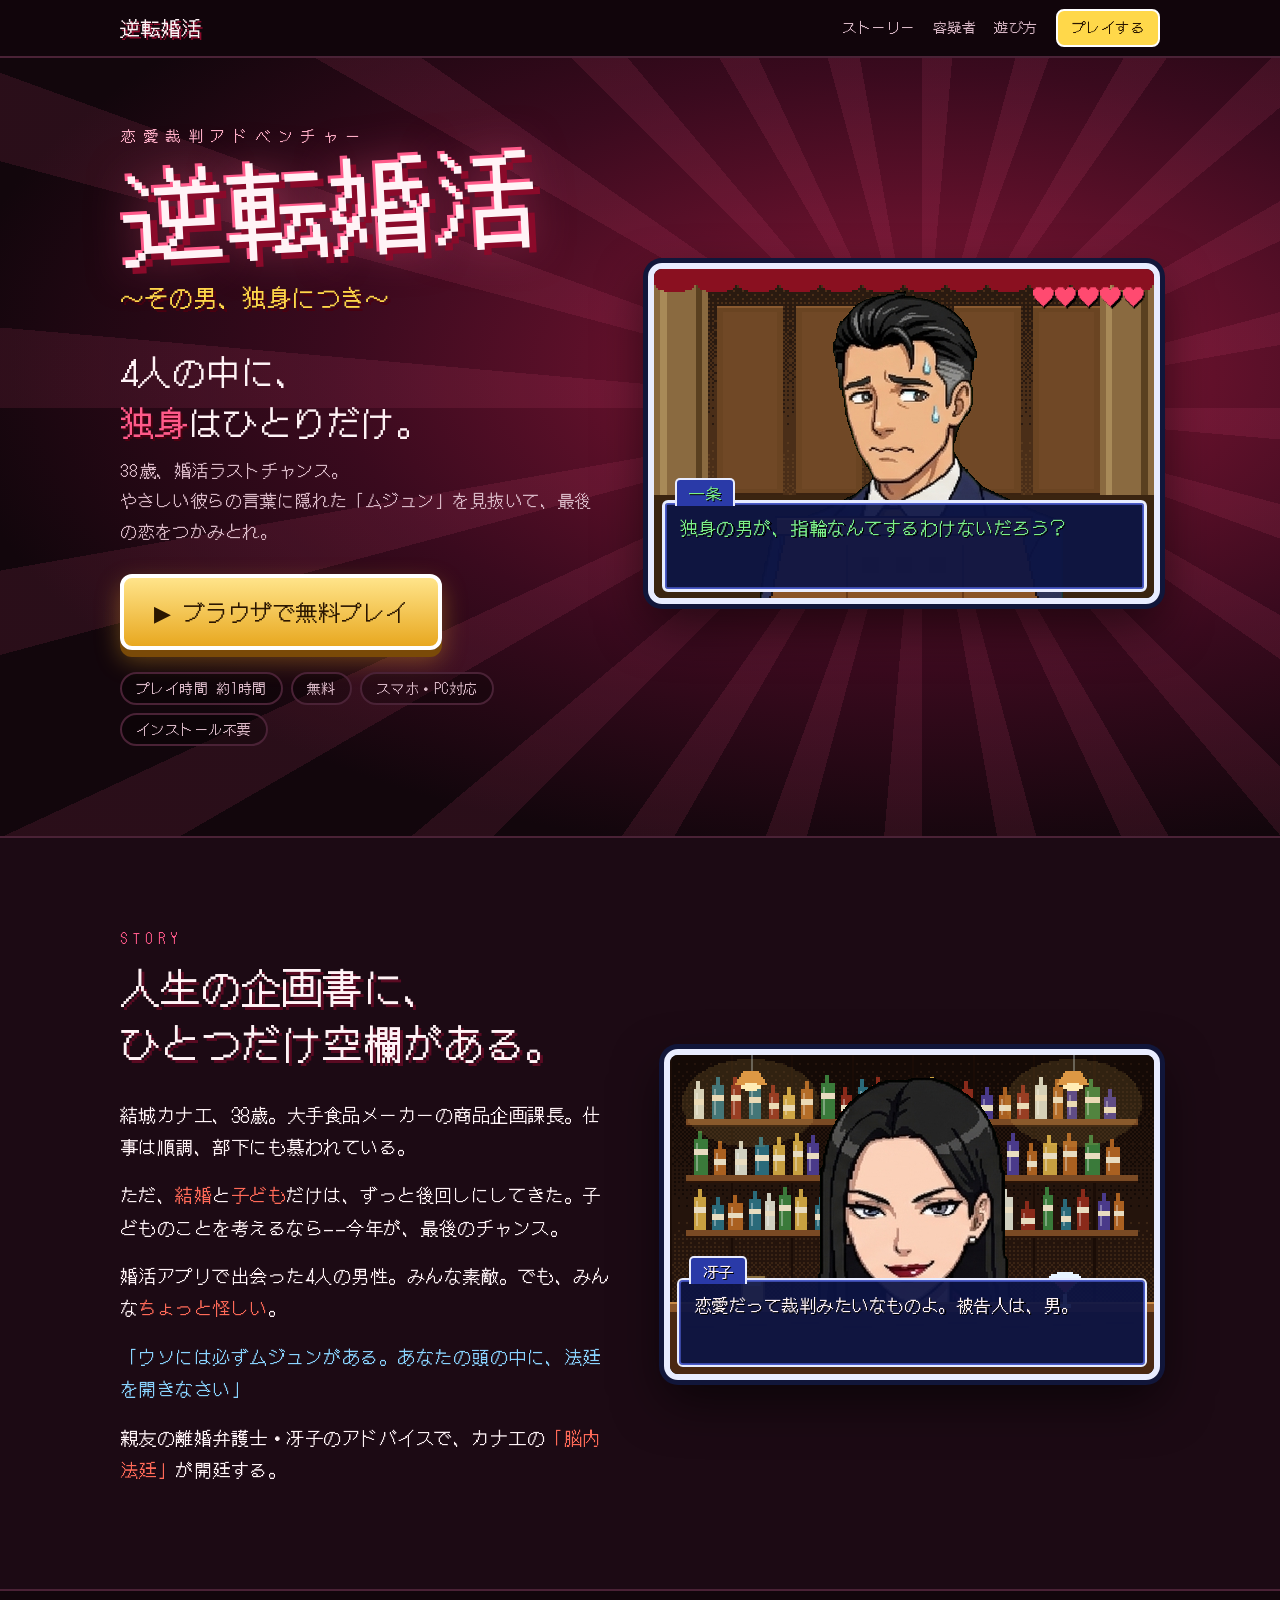
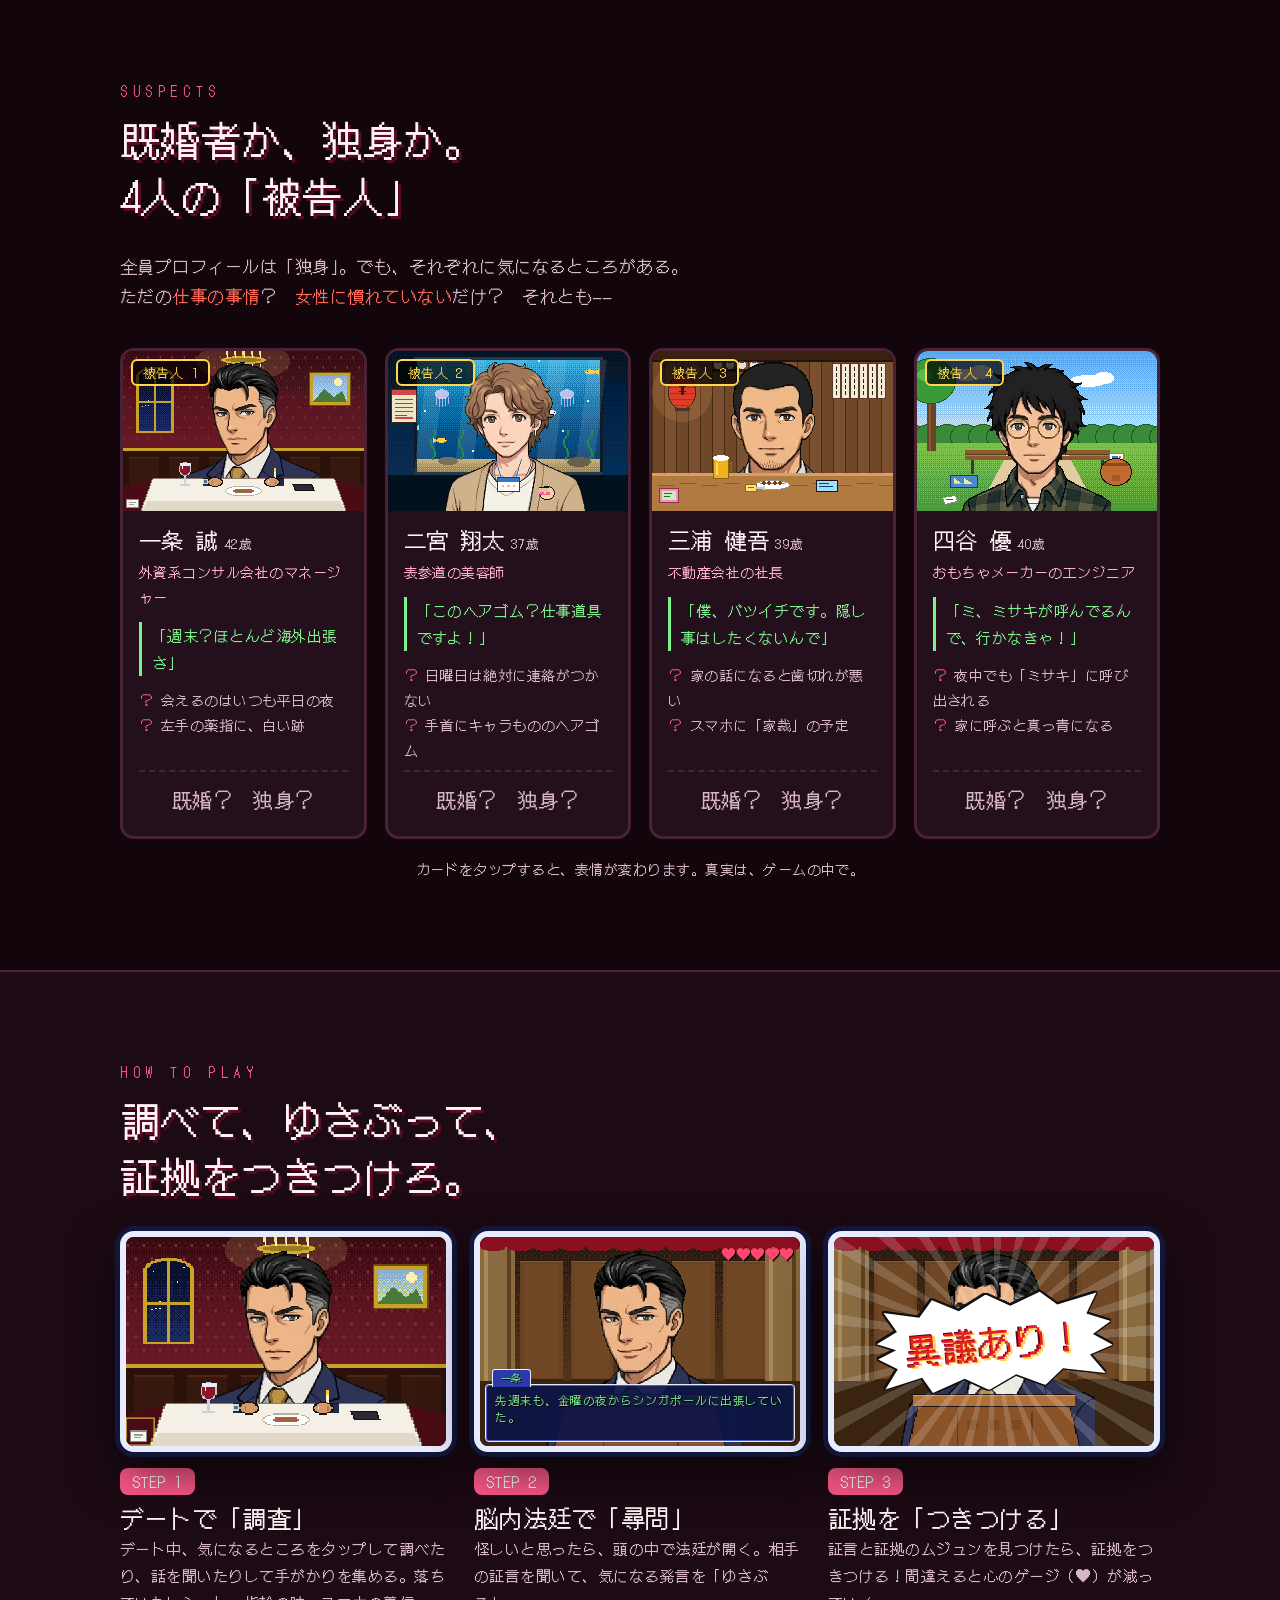
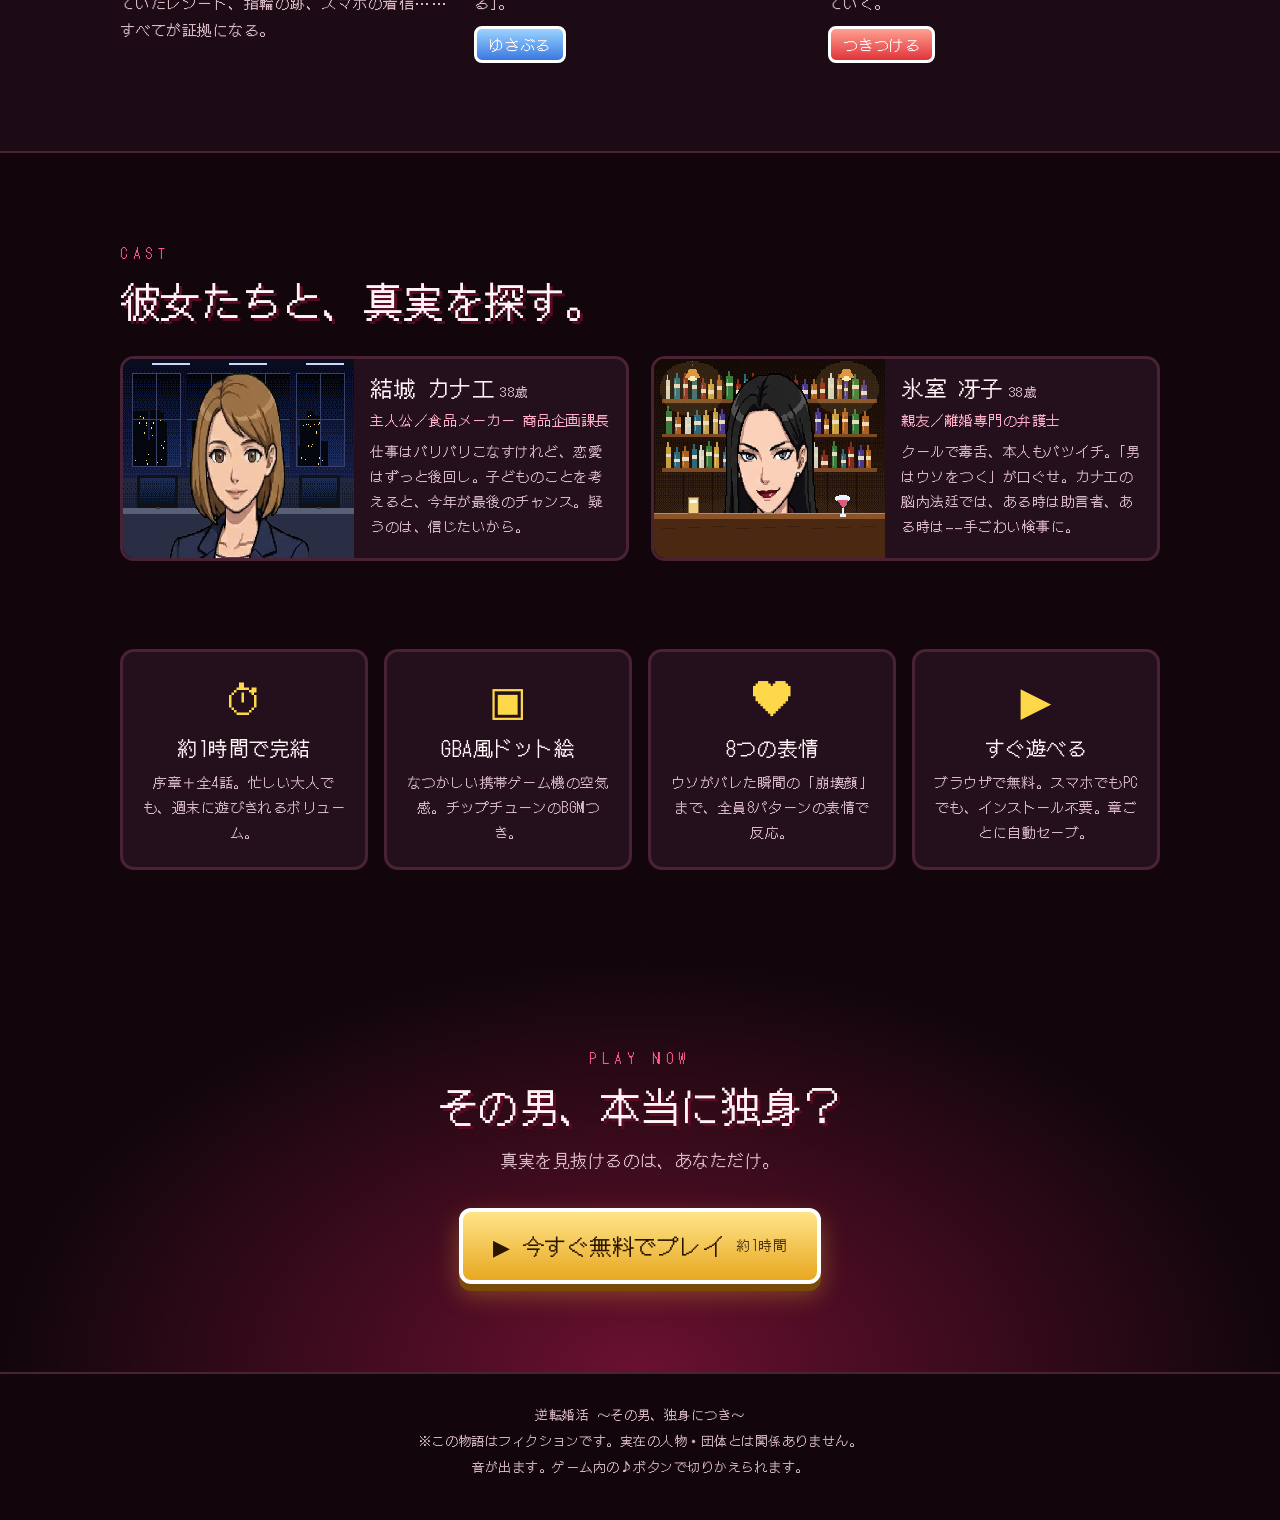
==== lp.html @ a61c3545 "ゲーム紹介のLPとSNS用サムネイルを追加 Co-Authored-By: Claude Opus 5.5 <noreply@anthropic.com>" ====
<!doctype html>
<html lang="ja">
<head>
<meta charset="utf-8">
<meta name="viewport" content="width=device-width,initial-scale=1,viewport-fit=cover">
<title>逆転婚活 ～その男、独身につき～</title>
<meta name="description" content="38歳、婚活ラストチャンス。4人の男性の中から、既婚者のウソを見抜いて「本当の独身」を探し出せ。ブラウザで無料・約1時間で遊べる恋愛裁判アドベンチャー。">
<meta property="og:type" content="website">
<meta property="og:title" content="逆転婚活 ～その男、独身につき～">
<meta property="og:description" content="4人の中に、独身はひとりだけ。ウソを見抜いて、最後の恋をつかめ。ブラウザで無料・約1時間の恋愛裁判アドベンチャー。">
<meta property="og:image" content="https://yotarosawaki.github.io/gyakuten-konkatsu/assets/og.png">
<meta property="og:url" content="https://yotarosawaki.github.io/gyakuten-konkatsu/lp.html">
<meta name="twitter:card" content="summary_large_image">
<link rel="preconnect" href="https://fonts.googleapis.com">
<link rel="preconnect" href="https://fonts.gstatic.com" crossorigin>
<link href="https://fonts.googleapis.com/css2?family=DotGothic16&display=swap" rel="stylesheet">
<style>
:root{
  --bg:#12060c; --bg2:#1c0a14; --panel:#24101c; --line:#4a2236;
  --pink:#ff5a8a; --pink2:#ffb0c8; --gold:#ffd84a; --green:#7cf08a; --blue:#8ad4ff;
  --text:#fff3f6; --muted:#d9b8c6;
}
*{box-sizing:border-box;margin:0;padding:0}
html{scroll-behavior:smooth}
body{background:var(--bg);color:var(--text);font-family:'DotGothic16',system-ui,sans-serif;line-height:1.8;letter-spacing:.03em;overflow-x:hidden}
a{color:inherit}
img,canvas{display:block;max-width:100%}
.wrap{max-width:1080px;margin:0 auto;padding:0 20px}
section{padding:88px 0}
.sec-k{color:var(--pink);letter-spacing:.4em;font-size:14px}
h2{font-size:clamp(26px,4.4vw,40px);font-weight:normal;line-height:1.4;margin:6px 0 28px;text-shadow:3px 3px 0 #5a0a22}
.lead{color:var(--muted);font-size:17px;max-width:720px}
.red{color:#ff6a58}

/* ボタン */
.cta{display:inline-flex;align-items:center;gap:12px;font-family:inherit;font-size:22px;color:#2a1600;text-decoration:none;background:linear-gradient(#ffe48a,#e8a820);border:4px solid #fff;border-radius:12px;box-shadow:0 7px 0 #7a4a08,0 10px 24px rgba(255,180,40,.35);padding:14px 30px;transition:transform .1s,box-shadow .1s}
.cta:hover{transform:translateY(-2px);box-shadow:0 9px 0 #7a4a08,0 14px 30px rgba(255,180,40,.45)}
.cta:active{transform:translateY(5px);box-shadow:0 2px 0 #7a4a08}
.cta small{font-size:14px;opacity:.8}
.meta{display:flex;flex-wrap:wrap;gap:8px;margin-top:22px}
.meta span{border:2px solid var(--line);background:rgba(0,0,0,.3);border-radius:999px;padding:2px 14px;font-size:14px;color:var(--muted)}

/* ヘッダー */
header{position:sticky;top:0;z-index:20;background:rgba(18,6,12,.85);backdrop-filter:blur(6px);border-bottom:2px solid var(--line)}
header .wrap{display:flex;align-items:center;justify-content:space-between;height:56px}
.brand{font-size:20px;text-decoration:none;text-shadow:2px 2px 0 #8a0a2a}
header nav{display:flex;gap:18px;align-items:center;font-size:14px}
header nav a{text-decoration:none;color:var(--muted)}
header nav a:hover{color:var(--text)}
header .mini{color:#2a1600;background:var(--gold);padding:4px 14px;border-radius:8px;border:2px solid #fff}
@media (max-width:720px){header nav a:not(.mini){display:none}}

/* ヒーロー */
.hero{position:relative;padding:64px 0 90px;background:
  repeating-conic-gradient(from 0deg at 72% 45%,rgba(255,90,140,.10) 0 5deg,transparent 5deg 15deg),
  radial-gradient(ellipse at 72% 40%,#8a1838 0%,#3a0a1e 45%,var(--bg) 75%);overflow:hidden}
.hero .wrap{display:grid;grid-template-columns:1fr 1.05fr;gap:40px;align-items:center}
.kicker{color:var(--pink2);letter-spacing:.5em;font-size:15px}
.hero h1{font-weight:normal;font-size:clamp(56px,9vw,104px);line-height:1.1;margin:8px 0 4px;transform:rotate(-3deg);transform-origin:left;
  text-shadow:6px 6px 0 #8a0a2a,-3px -3px 0 var(--pink),0 0 40px rgba(255,90,140,.5)}
.hero .sub{color:var(--gold);font-size:clamp(18px,2.4vw,24px);text-shadow:3px 3px 0 #4a0010}
.catch{font-size:clamp(24px,3.4vw,34px);margin:26px 0 8px;line-height:1.5}
.catch span{display:inline-block}
.catch b{font-weight:normal;color:var(--pink);text-shadow:2px 2px 0 #4a0010}
.hero p.lead{margin-bottom:28px}
@media (max-width:860px){.hero .wrap{grid-template-columns:1fr}.hero .screen{order:-1}}

/* ゲーム画面風の枠 */
.screen{position:relative;border:6px solid #e8ecff;border-radius:14px;box-shadow:0 0 0 5px #11163a,0 20px 50px rgba(0,0,0,.6);overflow:hidden;background:#000;aspect-ratio:3/2;container-type:inline-size}
.screen canvas{width:100%;height:100%;image-rendering:pixelated}
.tb{position:absolute;left:1.5%;right:1.5%;bottom:2%;min-height:28%;background:rgba(12,20,68,.93);border:.6cqw solid #e8ecff;border-radius:1.2cqw;box-shadow:inset 0 0 0 .35cqw #4a5ac8;padding:2.2cqw 3cqw;font-size:3.6cqw;line-height:1.55;text-shadow:.25cqw .25cqw 0 #000}
.tb .np{position:absolute;left:2cqw;top:-5cqw;background:#2a3aa8;border:.5cqw solid #e8ecff;border-bottom:none;border-radius:1cqw 1cqw 0 0;padding:.2cqw 2.4cqw;font-size:3.2cqw}
.tb.green{color:var(--green)}
.tb.blue{color:var(--blue)}
.hud{position:absolute;right:2%;top:2.5%;color:#ff4a70;font-size:4.4cqw;text-shadow:.3cqw .3cqw 0 #000}
.objection{position:absolute;inset:0;display:flex;align-items:center;justify-content:center;pointer-events:none;
  background:repeating-conic-gradient(from 0deg at 50% 50%,rgba(255,255,255,.16) 0 4deg,transparent 4deg 12deg)}
.objection .wb{filter:drop-shadow(.6cqw 0 0 #111) drop-shadow(-.6cqw 0 0 #111) drop-shadow(0 .6cqw 0 #111) drop-shadow(0 -.6cqw 0 #111)}
.objection .bb{background:#fff;padding:5cqw 9cqw;transform:rotate(-5deg);clip-path:polygon(0% 42%,9% 31%,4% 10%,19% 18%,25% 1%,36% 15%,48% 0%,58% 14%,71% 2%,78% 17%,95% 8%,90% 29%,100% 39%,92% 51%,100% 64%,90% 72%,96% 93%,78% 84%,70% 100%,58% 86%,46% 100%,36% 86%,22% 98%,18% 81%,2% 90%,8% 70%,0% 58%,8% 50%)}
.objection span{display:block;font-size:11cqw;color:#e81c2a;white-space:nowrap;text-shadow:.6cqw .6cqw 0 var(--gold),-.3cqw -.3cqw 0 #6a0008}
.cursor{position:absolute;width:9%;aspect-ratio:1;border:.6cqw solid var(--gold);transform:translate(-50%,-50%);animation:blink .5s steps(2) infinite}
@keyframes blink{50%{border-color:#ff8a3a}}

/* ストーリー */
.story{background:var(--bg2);border-top:2px solid var(--line);border-bottom:2px solid var(--line)}
.story .wrap{display:grid;grid-template-columns:1fr 1fr;gap:48px;align-items:center}
.story p{font-size:18px;margin-bottom:16px}
.story .q{color:var(--blue)}
@media (max-width:860px){.story .wrap{grid-template-columns:1fr}}

/* 容疑者 */
.suspects{display:grid;grid-template-columns:repeat(4,1fr);gap:18px}
@media (max-width:980px){.suspects{grid-template-columns:repeat(2,1fr)}}
@media (max-width:520px){.suspects{grid-template-columns:1fr}}
.card{background:var(--panel);border:3px solid var(--line);border-radius:14px;overflow:hidden;display:flex;flex-direction:column;cursor:pointer;transition:transform .15s,border-color .15s}
.card:hover{transform:translateY(-4px);border-color:var(--pink)}
.card .pic{position:relative;aspect-ratio:3/2;background:#000;container-type:inline-size}
.card .pic canvas{width:100%;height:100%;image-rendering:pixelated}
.card .tag{position:absolute;left:8px;top:8px;background:rgba(0,0,0,.7);border:2px solid var(--gold);color:var(--gold);font-size:13px;padding:0 10px;border-radius:6px}
.card .body{padding:14px 16px 18px;display:flex;flex-direction:column;gap:6px;flex:1}
.card .nm{font-size:22px;line-height:1.3}
.card .nm small{font-size:13px;color:var(--muted);margin-left:6px}
.card .job{font-size:14px;color:var(--pink2)}
.card .quote{font-size:15px;color:var(--green);border-left:3px solid var(--green);padding-left:10px;margin:6px 0}
.card ul{list-style:none;font-size:14px;color:var(--muted)}
.card li::before{content:'？ ';color:var(--pink)}
.card .ver{margin-top:auto;padding-top:10px;text-align:center;font-size:20px;border-top:2px dashed var(--line);color:var(--muted)}
.hint{text-align:center;color:var(--muted);font-size:14px;margin-top:18px}

/* 遊び方 */
.how{background:var(--bg2);border-top:2px solid var(--line);border-bottom:2px solid var(--line)}
.steps{display:grid;grid-template-columns:repeat(3,1fr);gap:22px}
@media (max-width:860px){.steps{grid-template-columns:1fr}}
.step .num{display:inline-block;background:var(--pink);color:#fff;border-radius:8px;padding:0 12px;font-size:15px;margin:16px 0 6px}
.step h3{font-weight:normal;font-size:24px;line-height:1.4}
.step p{color:var(--muted);font-size:15px}
.btns{display:flex;gap:8px;margin-top:10px}
.btns i{font-style:normal;border:3px solid #fff;border-radius:8px;padding:2px 12px;font-size:15px}
.b-blue{background:linear-gradient(#9ad4ff,#3a78e0)}
.b-red{background:linear-gradient(#ffa090,#e0343a)}

/* 脇役 */
.cast{display:grid;grid-template-columns:1fr 1fr;gap:22px}
@media (max-width:760px){.cast{grid-template-columns:1fr}}
.cast .card{flex-direction:row;cursor:default}
.cast .card:hover{transform:none;border-color:var(--line)}
.cast .pic{flex:0 0 46%;aspect-ratio:auto}
@media (max-width:480px){.cast .card{flex-direction:column}.cast .pic{aspect-ratio:3/2}}

/* 特長 */
.feats{display:grid;grid-template-columns:repeat(4,1fr);gap:16px}
@media (max-width:860px){.feats{grid-template-columns:repeat(2,1fr)}}
.feat{background:var(--panel);border:3px solid var(--line);border-radius:14px;padding:22px 18px;text-align:center}
.feat .ic{font-size:40px;line-height:1.2;color:var(--gold)}
.feat h3{font-weight:normal;font-size:20px;margin:8px 0 4px}
.feat p{font-size:14px;color:var(--muted)}

/* 最後のCTA */
.final{text-align:center;background:radial-gradient(ellipse at 50% 100%,#6a1030,var(--bg) 70%)}
.final h2{margin-bottom:12px}
.final .lead{margin:0 auto 32px}
footer{border-top:2px solid var(--line);padding:28px 0 40px;color:var(--muted);font-size:13px;text-align:center;line-height:2}

.reveal{opacity:0;transform:translateY(24px);transition:opacity .6s,transform .6s}
.reveal.in{opacity:1;transform:none}
@media (prefers-reduced-motion:reduce){.reveal{opacity:1;transform:none;transition:none}.cursor{animation:none}html{scroll-behavior:auto}}
</style>
</head>
<body>

<header>
  <div class="wrap">
    <a class="brand" href="#top">逆転婚活</a>
    <nav>
      <a href="#story">ストーリー</a>
      <a href="#suspects">容疑者</a>
      <a href="#how">遊び方</a>
      <a class="mini" href="./">プレイする</a>
    </nav>
  </div>
</header>

<!-- ヒーロー -->
<section class="hero" id="top">
  <div class="wrap">
    <div>
      <div class="kicker">恋愛裁判アドベンチャー</div>
      <h1>逆転婚活</h1>
      <div class="sub">～その男、独身につき～</div>
      <p class="catch"><span>4人の中に、</span><span><b>独身</b>はひとりだけ。</span></p>
      <p class="lead">38歳、婚活ラストチャンス。<br>やさしい彼らの言葉に隠れた「ムジュン」を見抜いて、最後の恋をつかみとれ。</p>
      <a class="cta" href="./">▶ ブラウザで無料プレイ</a>
      <div class="meta"><span>プレイ時間 約1時間</span><span>無料</span><span>スマホ・PC対応</span><span>インストール不要</span></div>
    </div>
    <div class="screen" id="heroScreen">
      <canvas width="480" height="320" data-scene="hero"></canvas>
      <div class="hud">♥♥♥♥♥</div>
      <div class="tb green" id="heroText"><div class="np" id="heroName">一条</div><span></span></div>
    </div>
  </div>
</section>

<!-- ストーリー -->
<section class="story" id="story">
  <div class="wrap">
    <div class="reveal">
      <div class="sec-k">STORY</div>
      <h2>人生の企画書に、<br>ひとつだけ空欄がある。</h2>
      <p>結城カナエ、38歳。大手食品メーカーの商品企画課長。仕事は順調、部下にも慕われている。</p>
      <p>ただ、<span class="red">結婚</span>と<span class="red">子ども</span>だけは、ずっと後回しにしてきた。子どものことを考えるなら——今年が、最後のチャンス。</p>
      <p>婚活アプリで出会った4人の男性。みんな素敵。でも、みんな<span class="red">ちょっと怪しい</span>。</p>
      <p class="q">「ウソには必ずムジュンがある。あなたの頭の中に、法廷を開きなさい」</p>
      <p>親友の離婚弁護士・冴子のアドバイスで、カナエの<span class="red">「脳内法廷」</span>が開廷する。</p>
    </div>
    <div class="screen reveal">
      <canvas width="480" height="320" data-scene="story"></canvas>
      <div class="tb"><div class="np">冴子</div>恋愛だって裁判みたいなものよ。被告人は、男。</div>
    </div>
  </div>
</section>

<!-- 容疑者 -->
<section id="suspects">
  <div class="wrap">
    <div class="reveal">
      <div class="sec-k">SUSPECTS</div>
      <h2>既婚者か、独身か。<br>4人の「被告人」</h2>
      <p class="lead">全員プロフィールは「独身」。でも、それぞれに気になるところがある。<br>ただの<span class="red">仕事の事情</span>？　<span class="red">女性に慣れていない</span>だけ？　それとも——</p>
    </div>
    <div class="suspects" style="margin-top:36px">
      <div class="card reveal" data-char="ichijo" data-bg="french">
        <div class="pic"><canvas width="480" height="320"></canvas><div class="tag">被告人 1</div></div>
        <div class="body">
          <div class="nm">一条 誠<small>42歳</small></div>
          <div class="job">外資系コンサル会社のマネージャー</div>
          <div class="quote">「週末？ほとんど海外出張さ」</div>
          <ul><li>会えるのはいつも平日の夜</li><li>左手の薬指に、白い跡</li></ul>
          <div class="ver">既婚？　独身？</div>
        </div>
      </div>
      <div class="card reveal" data-char="ninomiya" data-bg="aquarium">
        <div class="pic"><canvas width="480" height="320"></canvas><div class="tag">被告人 2</div></div>
        <div class="body">
          <div class="nm">二宮 翔太<small>37歳</small></div>
          <div class="job">表参道の美容師</div>
          <div class="quote">「このヘアゴム？仕事道具ですよ！」</div>
          <ul><li>日曜日は絶対に連絡がつかない</li><li>手首にキャラもののヘアゴム</li></ul>
          <div class="ver">既婚？　独身？</div>
        </div>
      </div>
      <div class="card reveal" data-char="miura" data-bg="izakaya">
        <div class="pic"><canvas width="480" height="320"></canvas><div class="tag">被告人 3</div></div>
        <div class="body">
          <div class="nm">三浦 健吾<small>39歳</small></div>
          <div class="job">不動産会社の社長</div>
          <div class="quote">「僕、バツイチです。隠し事はしたくないんで」</div>
          <ul><li>家の話になると歯切れが悪い</li><li>スマホに「家裁」の予定</li></ul>
          <div class="ver">既婚？　独身？</div>
        </div>
      </div>
      <div class="card reveal" data-char="yotsuya" data-bg="park">
        <div class="pic"><canvas width="480" height="320"></canvas><div class="tag">被告人 4</div></div>
        <div class="body">
          <div class="nm">四谷 優<small>40歳</small></div>
          <div class="job">おもちゃメーカーのエンジニア</div>
          <div class="quote">「ミ、ミサキが呼んでるんで、行かなきゃ！」</div>
          <ul><li>夜中でも「ミサキ」に呼び出される</li><li>家に呼ぶと真っ青になる</li></ul>
          <div class="ver">既婚？　独身？</div>
        </div>
      </div>
    </div>
    <p class="hint">カードをタップすると、表情が変わります。真実は、ゲームの中で。</p>
  </div>
</section>

<!-- 遊び方 -->
<section class="how" id="how">
  <div class="wrap">
    <div class="reveal">
      <div class="sec-k">HOW TO PLAY</div>
      <h2>調べて、ゆさぶって、<br>証拠をつきつけろ。</h2>
    </div>
    <div class="steps">
      <div class="step reveal">
        <div class="screen">
          <canvas width="480" height="320" data-scene="invest"></canvas>
          <div class="cursor" style="left:4.5%;top:93%"></div>
        </div>
        <div class="num">STEP 1</div>
        <h3>デートで「調査」</h3>
        <p>デート中、気になるところをタップして調べたり、話を聞いたりして手がかりを集める。落ちていたレシート、指輪の跡、スマホの着信……すべてが証拠になる。</p>
      </div>
      <div class="step reveal">
        <div class="screen">
          <canvas width="480" height="320" data-scene="cross"></canvas>
          <div class="hud">♥♥♥♥♥</div>
          <div class="tb green"><div class="np">一条</div>先週末も、金曜の夜からシンガポールに出張していた。</div>
        </div>
        <div class="num">STEP 2</div>
        <h3>脳内法廷で「尋問」</h3>
        <p>怪しいと思ったら、頭の中で法廷が開く。相手の証言を聞いて、気になる発言を「ゆさぶる」。</p>
        <div class="btns"><i class="b-blue">ゆさぶる</i></div>
      </div>
      <div class="step reveal">
        <div class="screen">
          <canvas width="480" height="320" data-scene="objection"></canvas>
          <div class="objection"><div class="wb"><div class="bb"><span>異議あり！</span></div></div></div>
        </div>
        <div class="num">STEP 3</div>
        <h3>証拠を「つきつける」</h3>
        <p>証言と証拠のムジュンを見つけたら、証拠をつきつける！間違えると心のゲージ（♥）が減っていく。</p>
        <div class="btns"><i class="b-red">つきつける</i></div>
      </div>
    </div>
  </div>
</section>

<!-- 脇役 -->
<section>
  <div class="wrap">
    <div class="reveal">
      <div class="sec-k">CAST</div>
      <h2>彼女たちと、真実を探す。</h2>
    </div>
    <div class="cast">
      <div class="card reveal" data-char="kanae" data-bg="office" data-still="1">
        <div class="pic"><canvas width="480" height="320"></canvas></div>
        <div class="body">
          <div class="nm">結城 カナエ<small>38歳</small></div>
          <div class="job">主人公／食品メーカー 商品企画課長</div>
          <p style="font-size:14px;color:var(--muted)">仕事はバリバリこなすけれど、恋愛はずっと後回し。子どものことを考えると、今年が最後のチャンス。疑うのは、信じたいから。</p>
        </div>
      </div>
      <div class="card reveal" data-char="saeko" data-bg="bar" data-still="1">
        <div class="pic"><canvas width="480" height="320"></canvas></div>
        <div class="body">
          <div class="nm">氷室 冴子<small>38歳</small></div>
          <div class="job">親友／離婚専門の弁護士</div>
          <p style="font-size:14px;color:var(--muted)">クールで毒舌、本人もバツイチ。「男はウソをつく」が口ぐせ。カナエの脳内法廷では、ある時は助言者、ある時は——手ごわい検事に。</p>
        </div>
      </div>
    </div>
  </div>
</section>

<!-- 特長 -->
<section style="padding-top:0">
  <div class="wrap">
    <div class="feats">
      <div class="feat reveal"><div class="ic">⏱</div><h3>約1時間で完結</h3><p>序章＋全4話。忙しい大人でも、週末に遊びきれるボリューム。</p></div>
      <div class="feat reveal"><div class="ic">▣</div><h3>GBA風ドット絵</h3><p>なつかしい携帯ゲーム機の空気感。チップチューンのBGMつき。</p></div>
      <div class="feat reveal"><div class="ic">♥</div><h3>8つの表情</h3><p>ウソがバレた瞬間の「崩壊顔」まで、全員8パターンの表情で反応。</p></div>
      <div class="feat reveal"><div class="ic">▶</div><h3>すぐ遊べる</h3><p>ブラウザで無料。スマホでもPCでも、インストール不要。章ごとに自動セーブ。</p></div>
    </div>
  </div>
</section>

<!-- CTA -->
<section class="final">
  <div class="wrap">
    <div class="sec-k">PLAY NOW</div>
    <h2>その男、本当に独身？</h2>
    <p class="lead">真実を見抜けるのは、あなただけ。</p>
    <a class="cta" href="./">▶ 今すぐ無料でプレイ <small>約1時間</small></a>
  </div>
</section>

<footer>
  <div class="wrap">
    逆転婚活 ～その男、独身につき～<br>
    ※この物語はフィクションです。実在の人物・団体とは関係ありません。<br>
    音が出ます。ゲーム内の♪ボタンで切りかえられます。
  </div>
</footer>

<script src="js/art.js"></script>
<script>
'use strict';
// ゲームと同じ描画プログラムで、LP上の画面を動かす
const items = [];
const CHAR_EXPRS = ['normal', 'smile', 'sweat', 'shock', 'blush', 'sad', 'angry', 'break'];
const PROPS = { french: { receipt: true }, park: { bag: true, memo: true, lunch: true }, izakaya: { mphone: true, kphone: true } };

// カード：タップで表情を切りかえる
document.querySelectorAll('.card[data-char]').forEach(card => {
  const it = { cv: card.querySelector('canvas'), bg: card.dataset.bg, char: card.dataset.char, expr: card.dataset.char === 'saeko' ? 'smile' : 'normal', k: 0 };
  items.push(it);
  if (!card.dataset.still) card.addEventListener('click', () => { it.k = (it.k + 1) % CHAR_EXPRS.length; it.expr = CHAR_EXPRS[it.k]; });
  else card.addEventListener('click', () => { it.k = (it.k + 1) % 3; it.expr = ['smile', 'normal', 'shock'][it.k]; });
});

// 固定シーン
const SCENES = {
  story: { bg: 'bar', char: 'saeko', expr: 'smile' },
  invest: { bg: 'french', char: 'ichijo', expr: 'normal' },
  cross: { bg: 'court', char: 'ichijo', expr: 'smile' },
  objection: { bg: 'court', char: 'ichijo', expr: 'shock' },
};
document.querySelectorAll('canvas[data-scene]').forEach(cv => {
  const s = cv.dataset.scene;
  if (SCENES[s]) items.push(Object.assign({ cv }, SCENES[s]));
});

// ヒーロー：4人が順番に証言する
const HERO = [
  { bg: 'court', char: 'ichijo', name: '一条', exprs: ['smile', 'sweat', 'break'], text: '独身の男が、指輪なんてするわけないだろう？' },
  { bg: 'court', char: 'ninomiya', name: '二宮', exprs: ['smile', 'sweat', 'shock'], text: 'このヘアゴムは、姪っ子のなんです！' },
  { bg: 'court', char: 'miura', name: '三浦', exprs: ['normal', 'sweat', 'sad'], text: '家庭裁判所なんて、行ったこともありませんよ。' },
  { bg: 'court', char: 'yotsuya', name: '四谷', exprs: ['sweat', 'shock', 'blush'], text: 'い、家っ！？うちに、ですか！？' },
];
const heroCv = document.querySelector('canvas[data-scene="hero"]');
const hero = { cv: heroCv, bg: 'court', char: 'ichijo', expr: 'smile' };
items.push(hero);
const heroSpan = document.querySelector('#heroText span'), heroName = document.getElementById('heroName');
let hi = 0, typer = null;
function heroNext() {
  const h = HERO[hi % HERO.length]; hi++;
  Object.assign(hero, { bg: h.bg, char: h.char, expr: h.exprs[0] });
  heroName.textContent = h.name;
  let n = 0; clearInterval(typer);
  typer = setInterval(() => { heroSpan.textContent = h.text.slice(0, ++n); if (n >= h.text.length) clearInterval(typer); }, 55);
  setTimeout(() => { hero.expr = h.exprs[1]; }, 2600);
  setTimeout(() => { hero.expr = h.exprs[2]; }, 3600);
}
heroNext(); setInterval(heroNext, 4800);

// 画面に見えているものだけ描く
const vis = new Set();
const io = new IntersectionObserver(es => es.forEach(e => e.isIntersecting ? vis.add(e.target) : vis.delete(e.target)), { rootMargin: '100px' });
items.forEach(it => { it.ctx = it.cv.getContext('2d'); io.observe(it.cv); });
function loop(t) {
  for (const it of items) {
    if (!vis.has(it.cv)) continue;
    ART.render(it.ctx, { bg: it.bg, char: it.char, expr: it.expr, mouth: false, blink: false, props: PROPS[it.bg] || {}, t,
      jitter: it.expr === 'break' ? ((t / 50 | 0) % 2 ? 1 : -1) : 0 });
  }
  requestAnimationFrame(loop);
}
requestAnimationFrame(loop);

// スクロールでふわっと表示
const ro = new IntersectionObserver(es => es.forEach(e => { if (e.isIntersecting) { e.target.classList.add('in'); ro.unobserve(e.target); } }), { threshold: .15 });
document.querySelectorAll('.reveal').forEach(el => ro.observe(el));
</script>
</body>
</html>
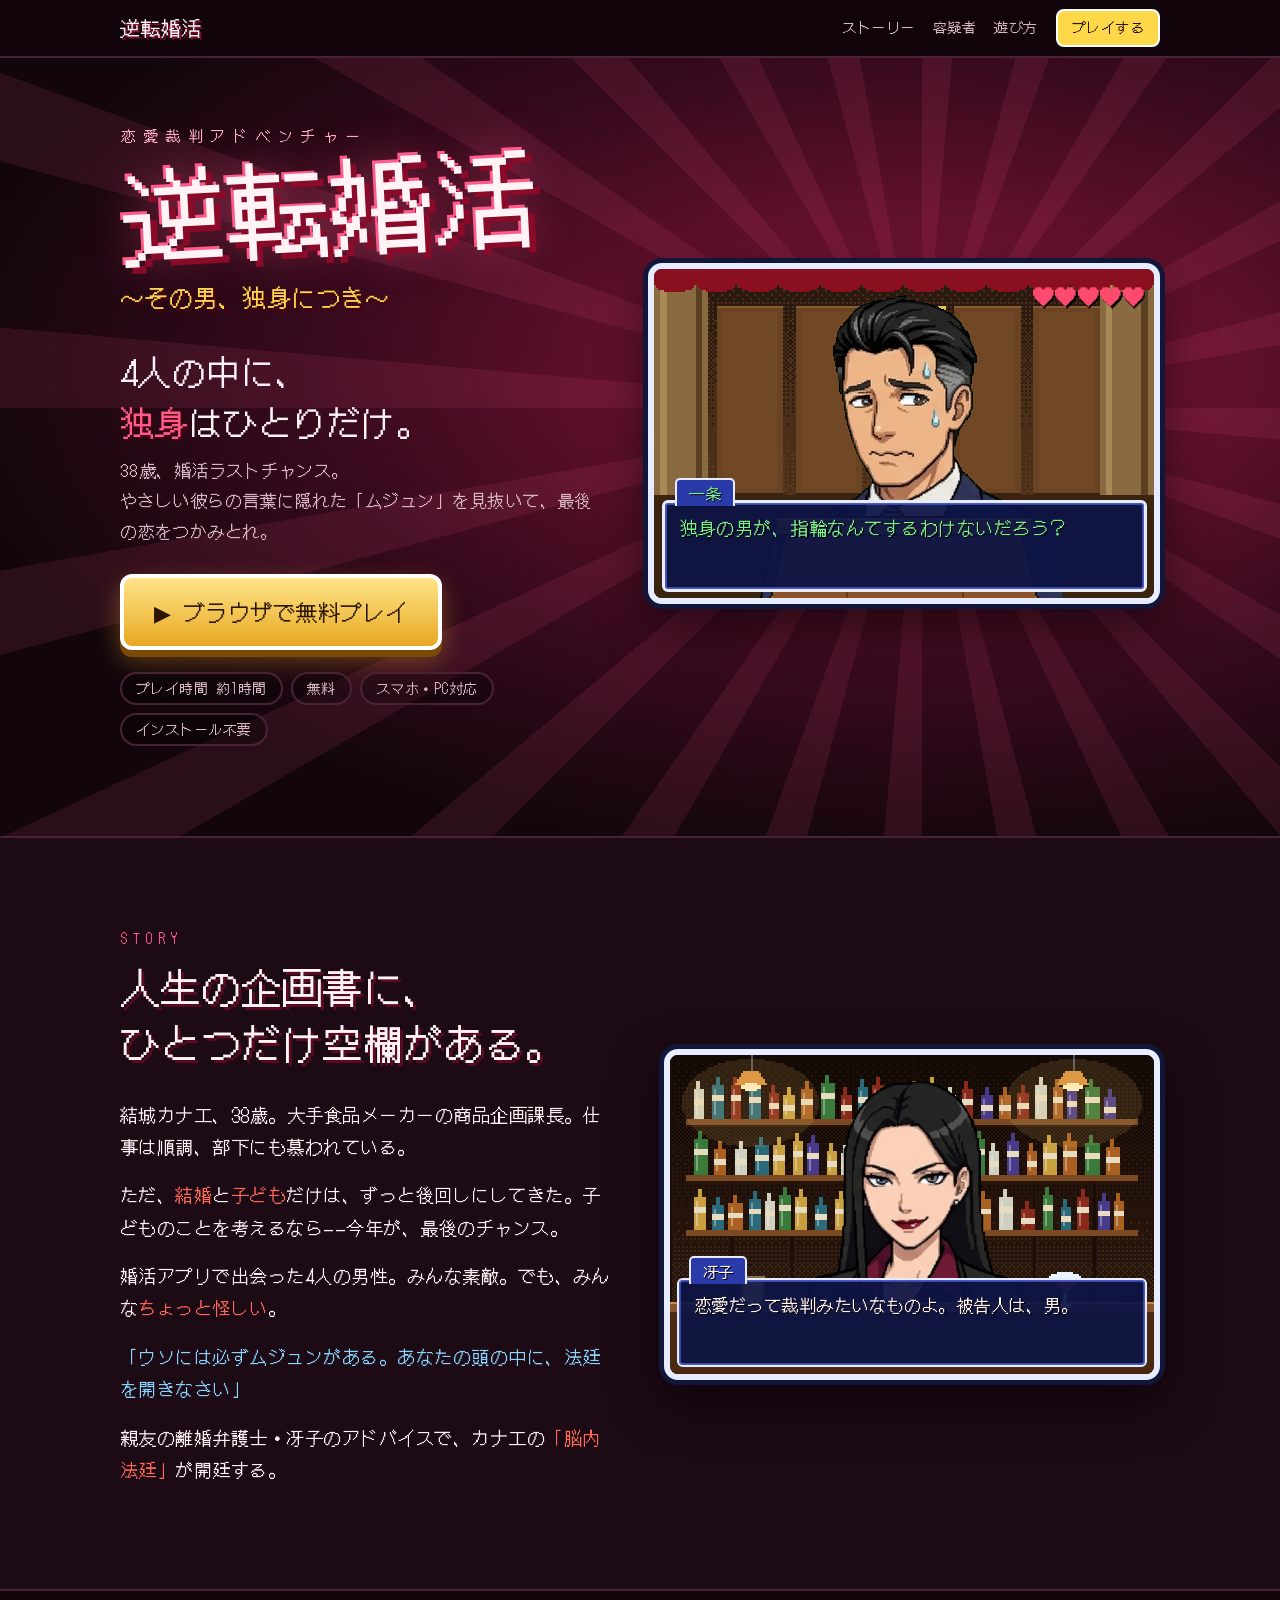
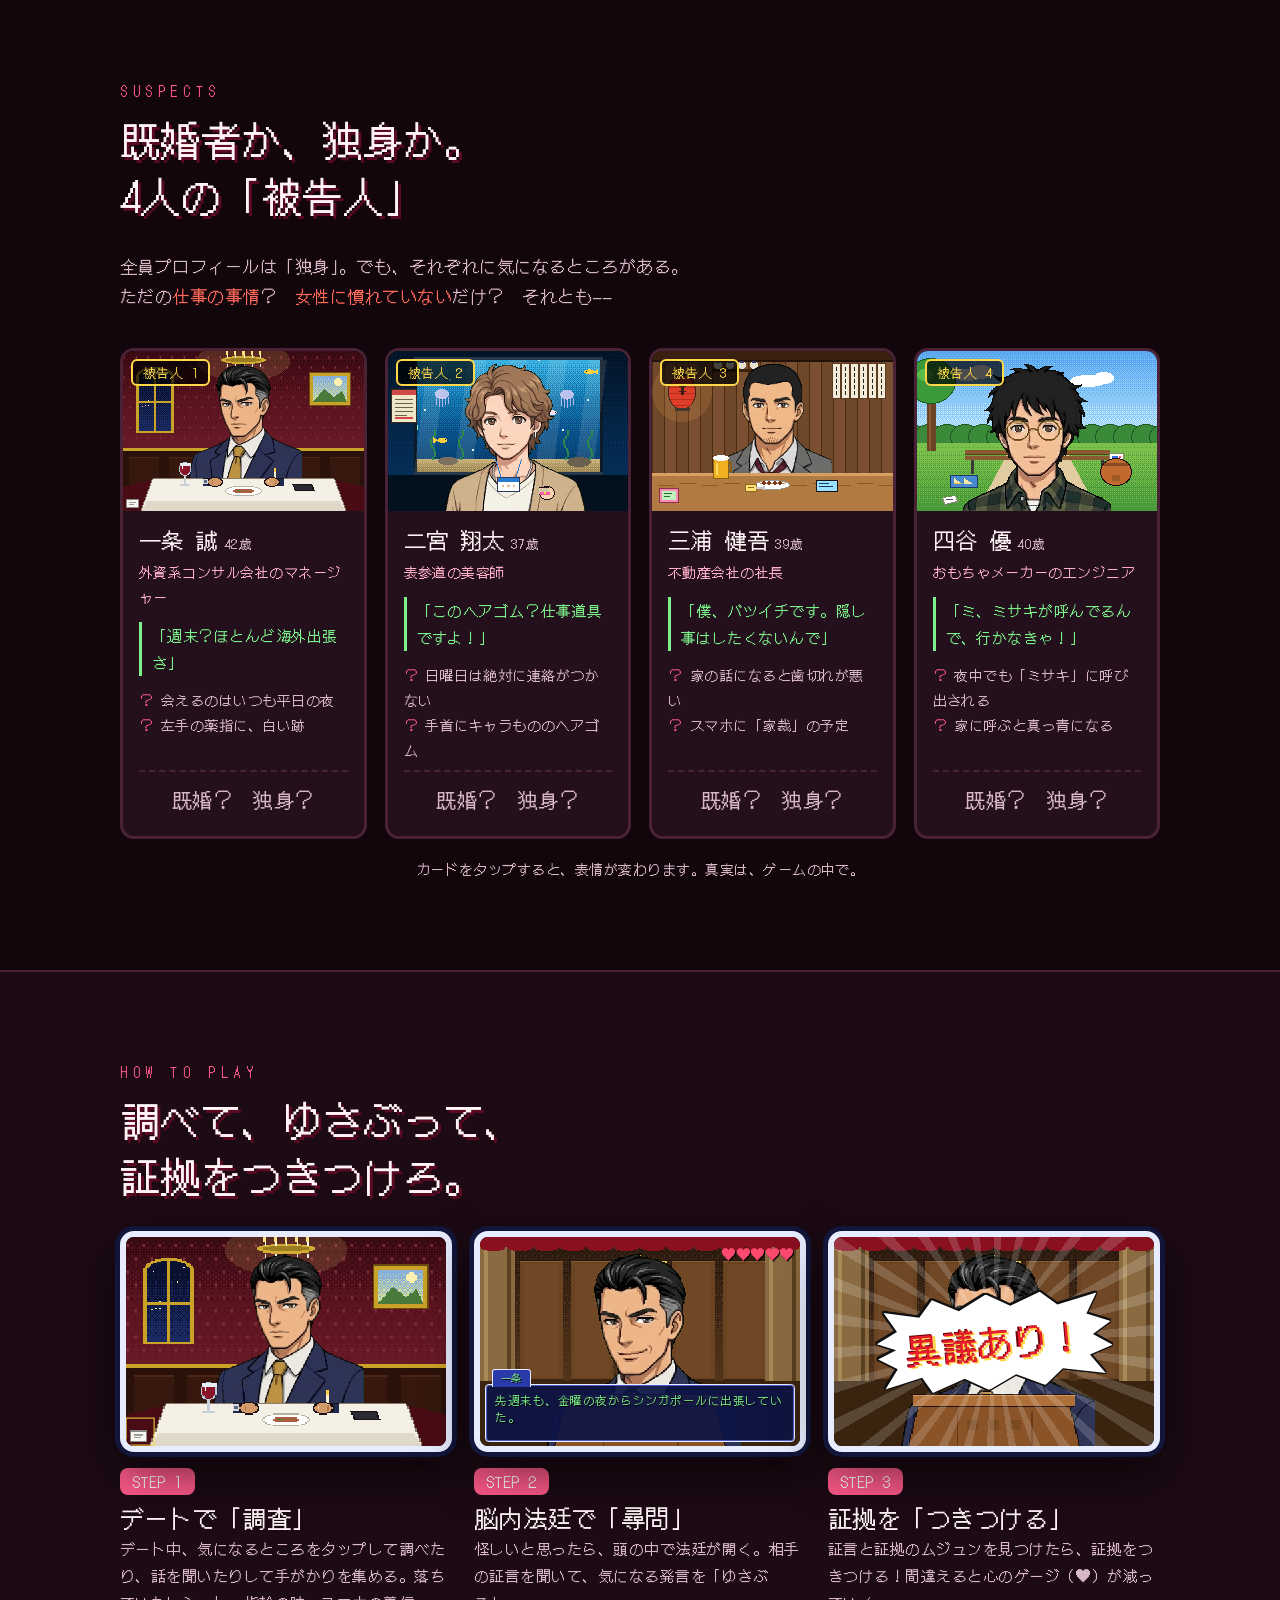
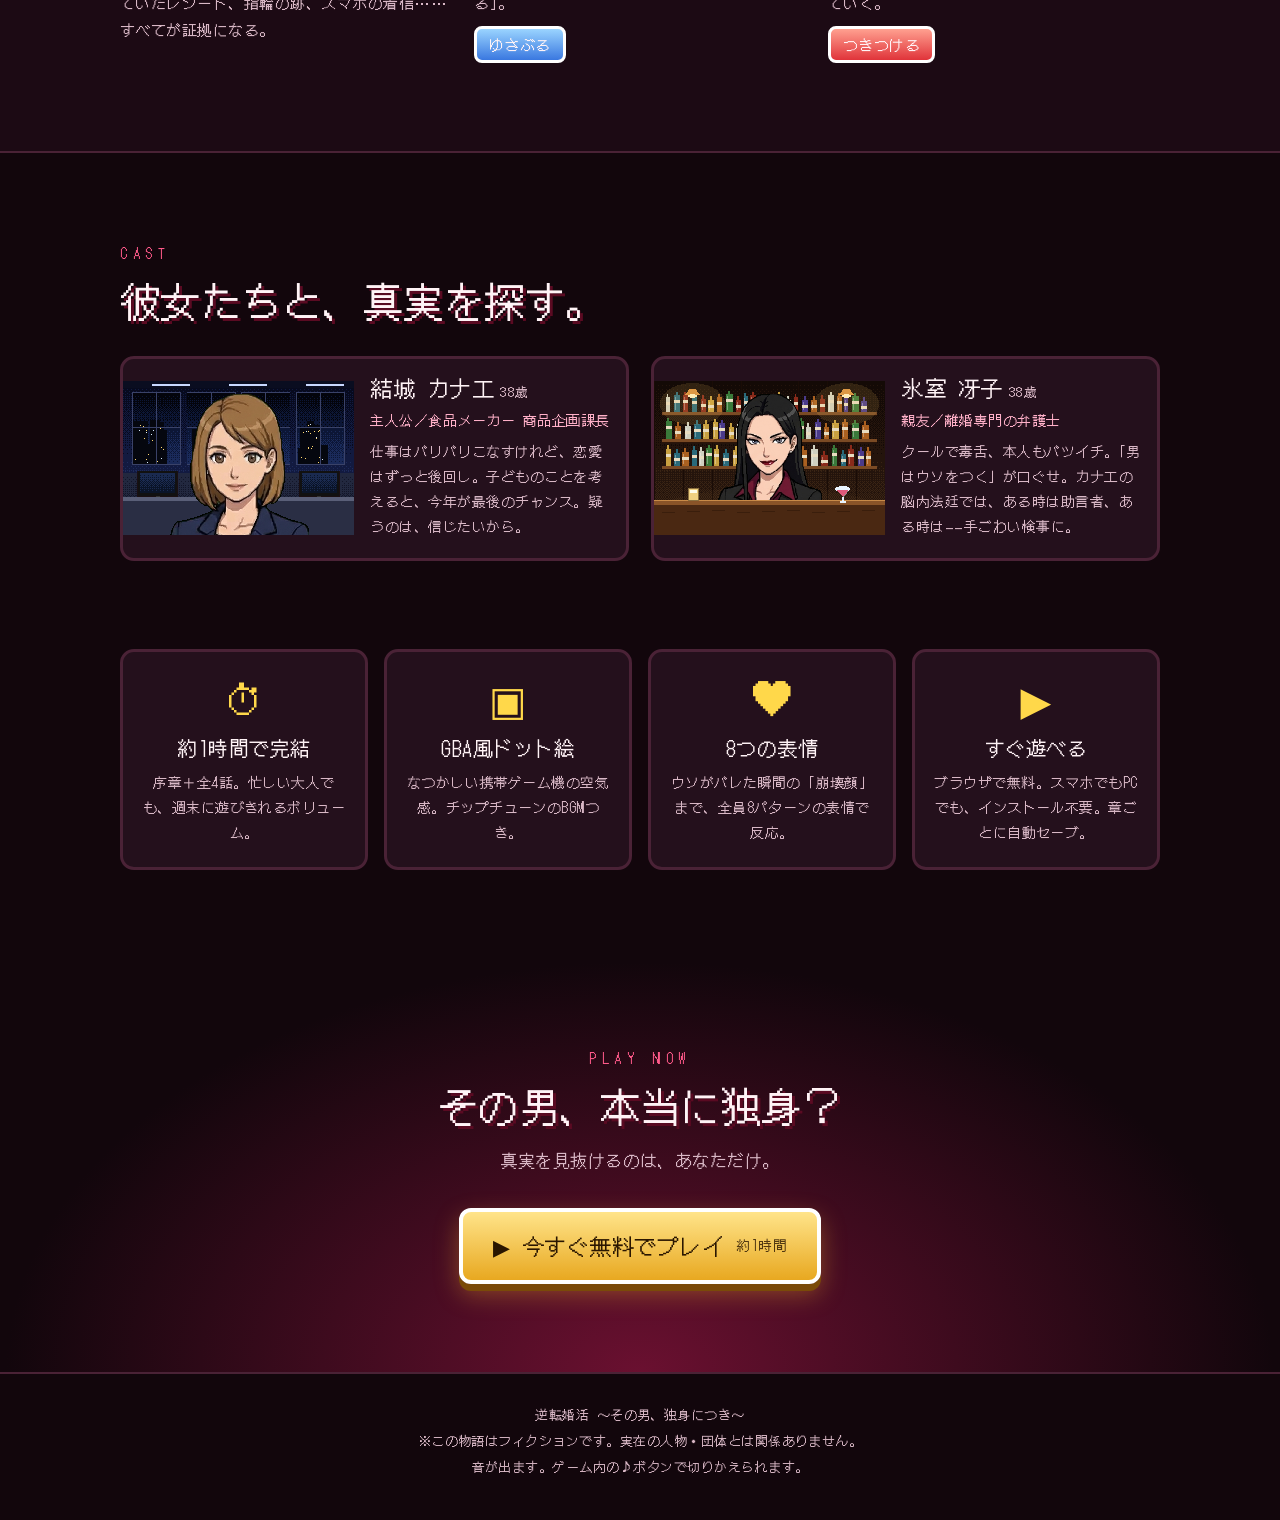
==== commit 2ef1ca84: "カウンター・テーブルのある場面で立ち絵を小さくし、生首に見えないよう修正 Co-Authored-By: Claude Opus 5.5 <noreply@anthropic.com>" ====
--- a/lp.html
+++ b/lp.html
@@ -124,7 +124,7 @@
 @media (max-width:760px){.cast{grid-template-columns:1fr}}
 .cast .card{flex-direction:row;cursor:default}
 .cast .card:hover{transform:none;border-color:var(--line)}
-.cast .pic{flex:0 0 46%;aspect-ratio:auto}
+.cast .pic{flex:0 0 46%;aspect-ratio:3/2;align-self:center}
 @media (max-width:480px){.cast .card{flex-direction:column}.cast .pic{aspect-ratio:3/2}}
 
 /* 特長 */
@@ -353,7 +353,7 @@
   </div>
 </footer>
 
-<script src="js/art.js"></script>
+<script src="js/art.js?v=3"></script>
 <script>
 'use strict';
 // ゲームと同じ描画プログラムで、LP上の画面を動かす
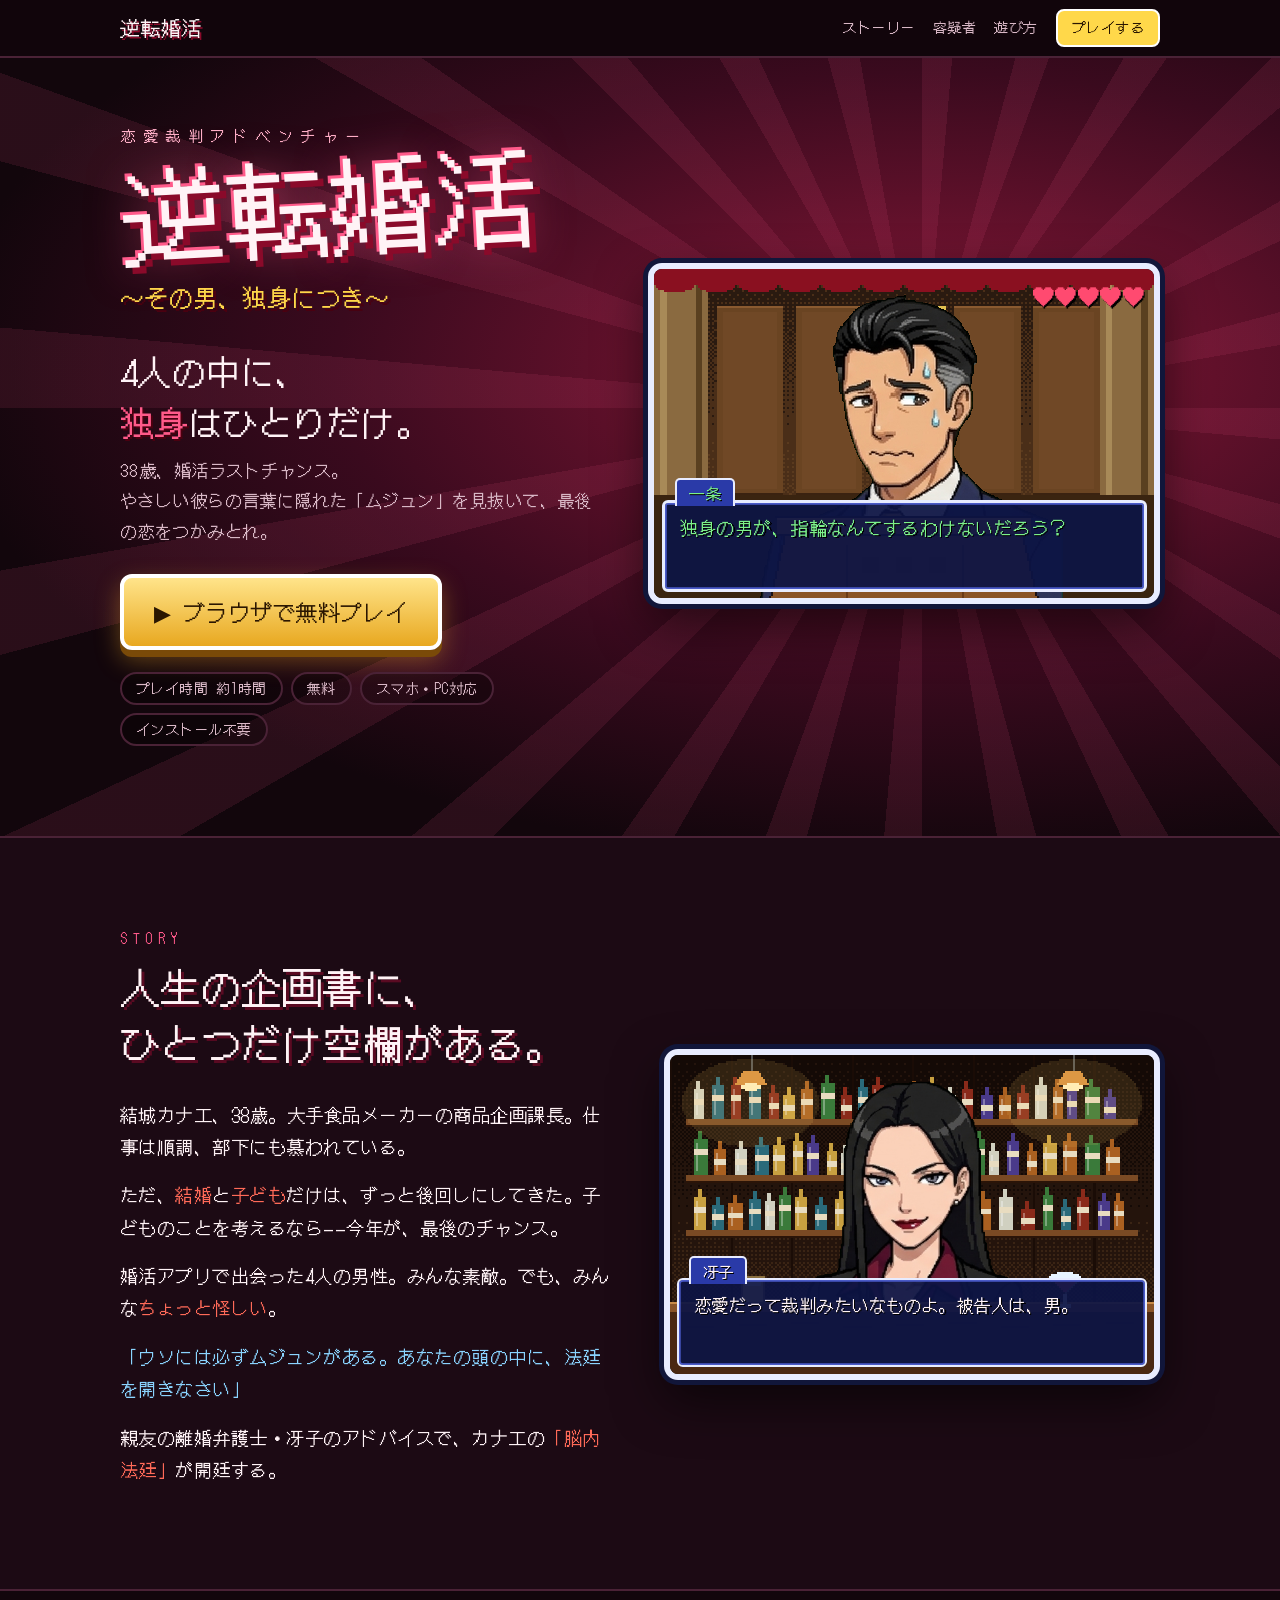
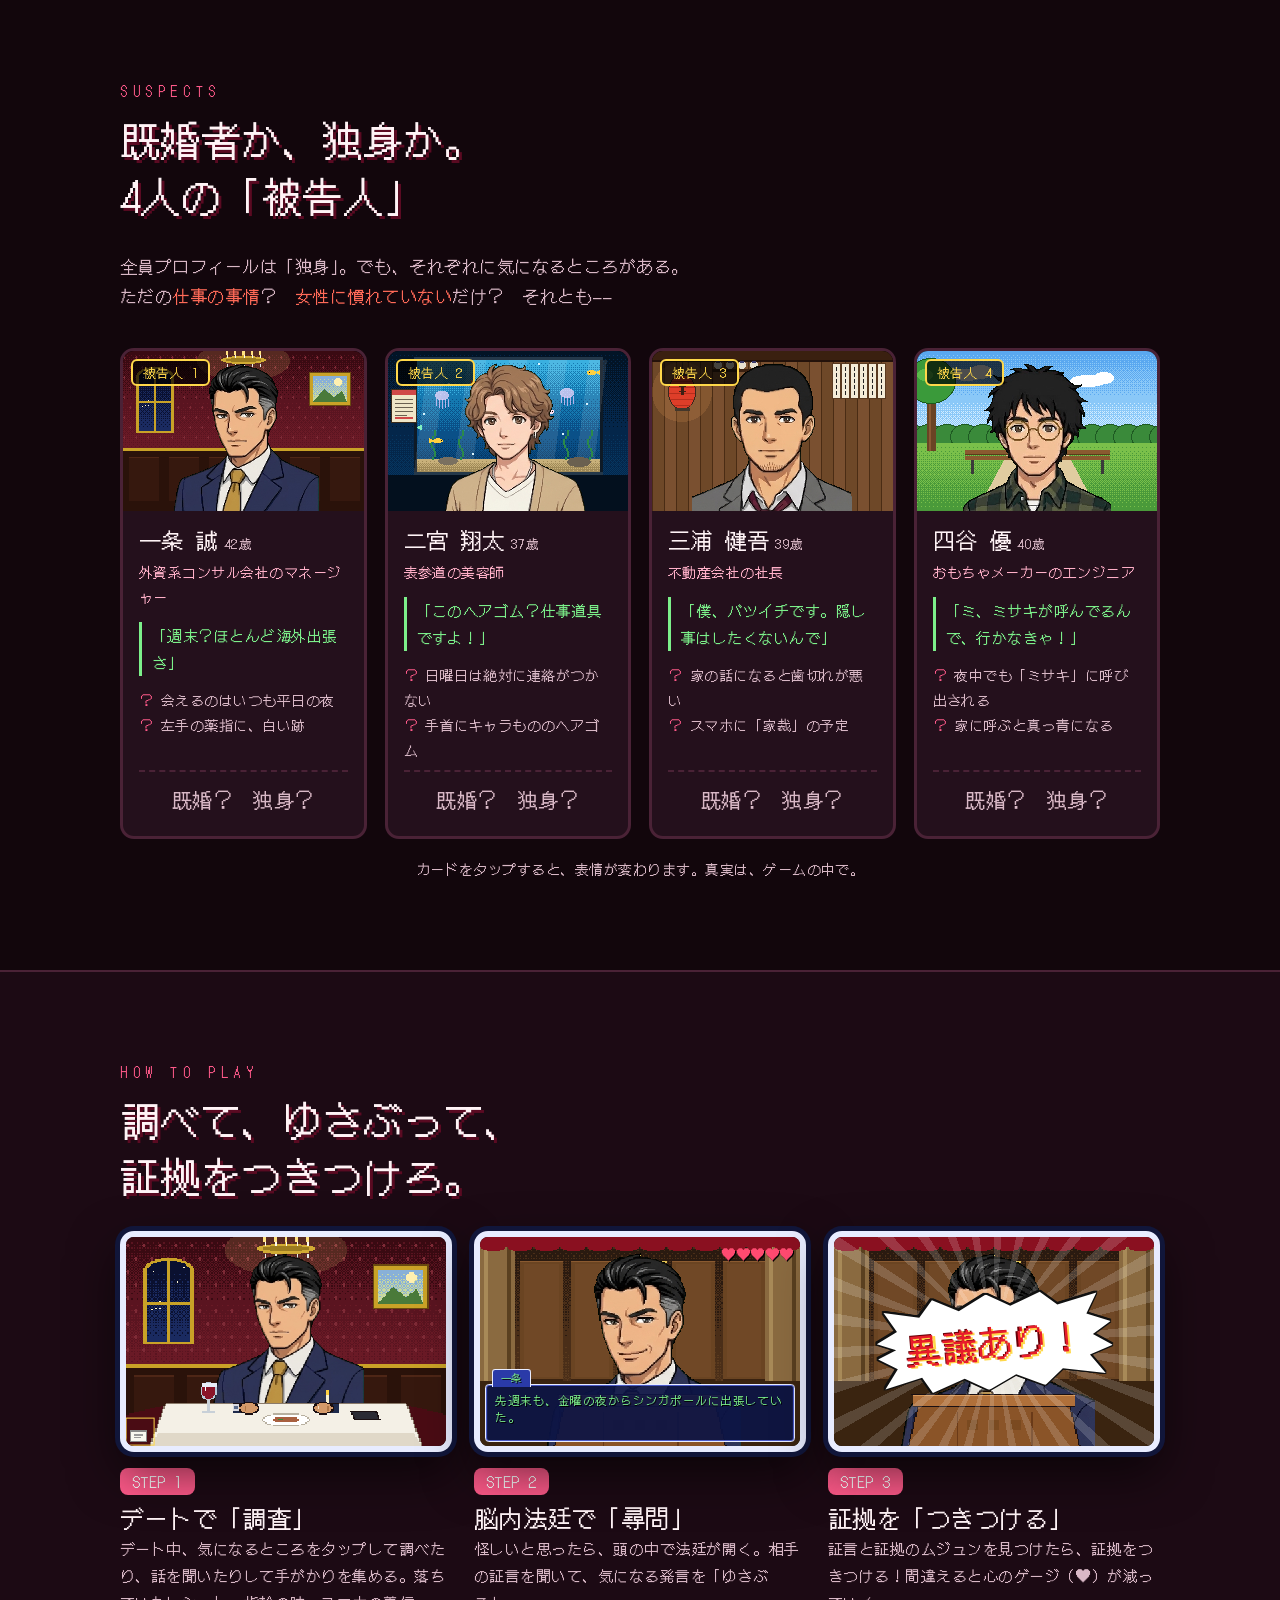
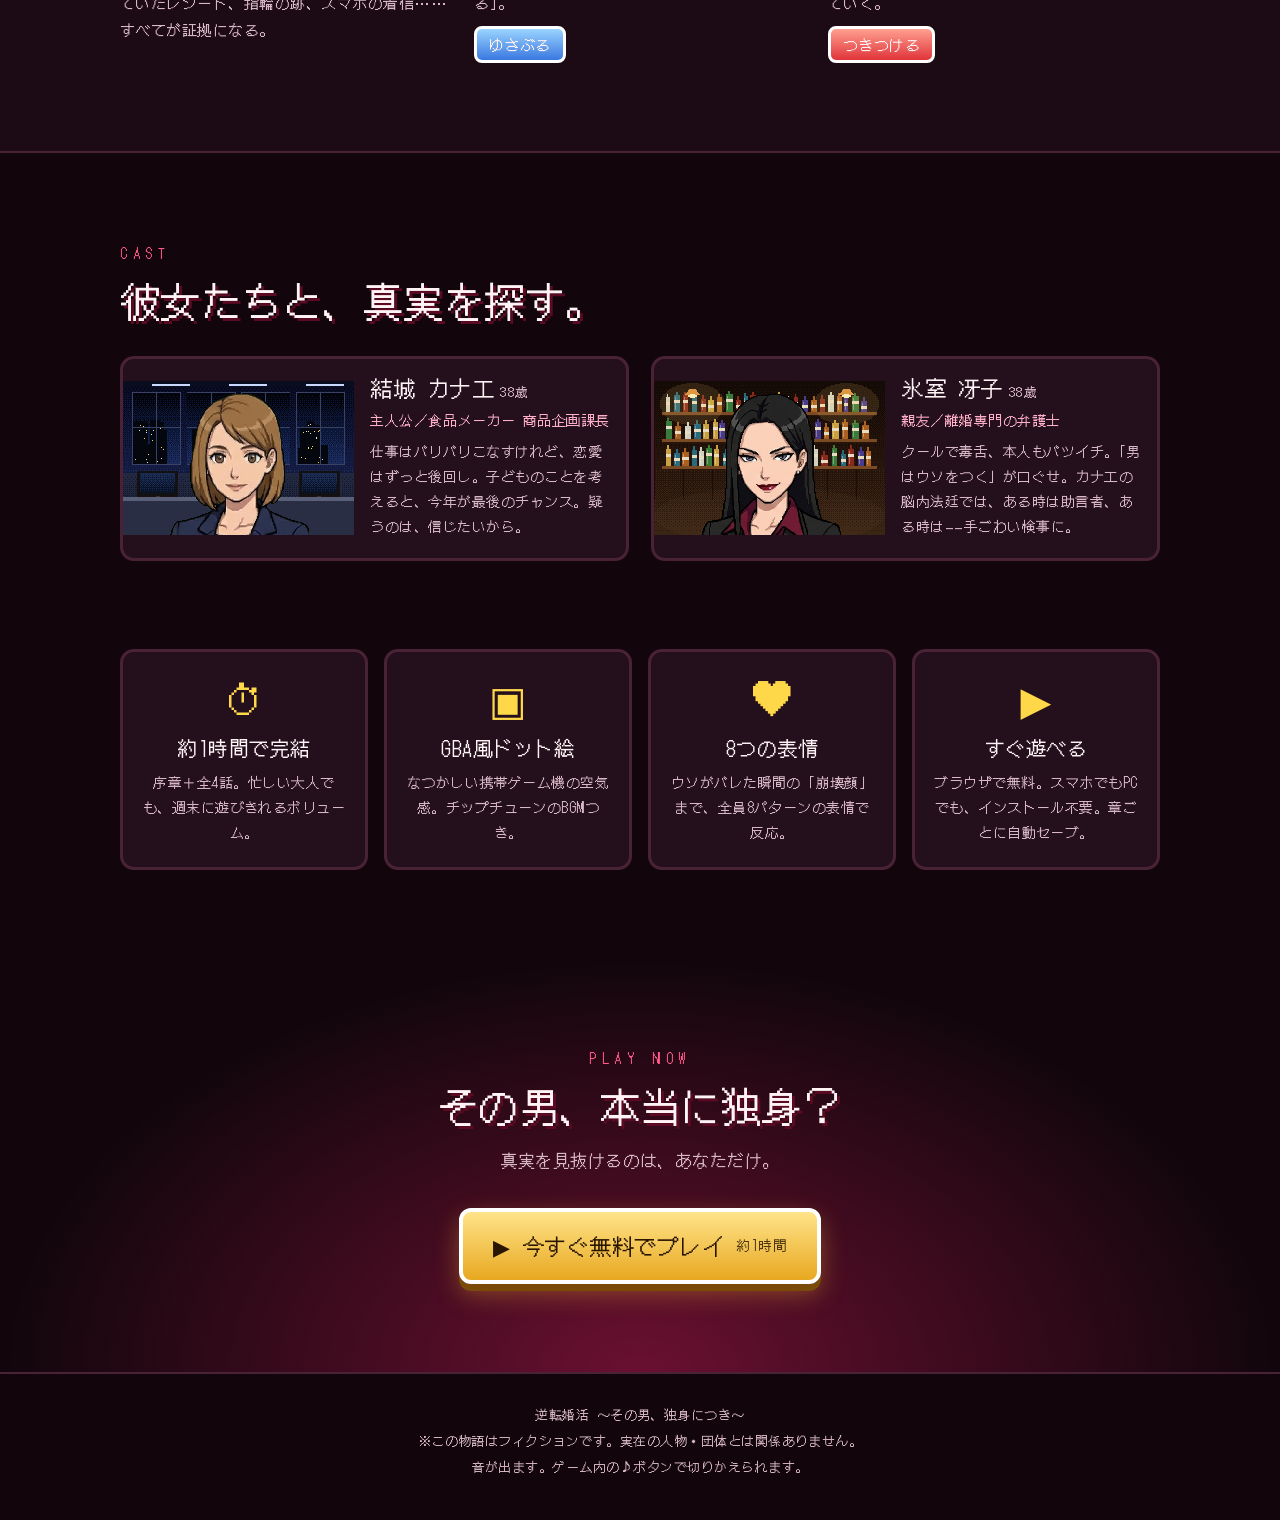
==== commit 854678e1: "LPのキャラ紹介を、手前の小物なしのバストアップにそろえる Co-Authored-By: Claude Opus 5.5 <noreply@anthropic.com>" ====
--- a/lp.html
+++ b/lp.html
@@ -125,7 +125,7 @@
 .cast .card{flex-direction:row;cursor:default}
 .cast .card:hover{transform:none;border-color:var(--line)}
 .cast .pic{flex:0 0 46%;aspect-ratio:3/2;align-self:center}
-@media (max-width:480px){.cast .card{flex-direction:column}.cast .pic{aspect-ratio:3/2}}
+@media (max-width:600px){.cast .card{flex-direction:column}.cast .pic{flex:none;width:100%;aspect-ratio:3/2}}
 
 /* 特長 */
 .feats{display:grid;grid-template-columns:repeat(4,1fr);gap:16px}
@@ -353,7 +353,7 @@
   </div>
 </footer>
 
-<script src="js/art.js?v=3"></script>
+<script src="js/art.js?v=4"></script>
 <script>
 'use strict';
 // ゲームと同じ描画プログラムで、LP上の画面を動かす
@@ -363,7 +363,7 @@
 
 // カード：タップで表情を切りかえる
 document.querySelectorAll('.card[data-char]').forEach(card => {
-  const it = { cv: card.querySelector('canvas'), bg: card.dataset.bg, char: card.dataset.char, expr: card.dataset.char === 'saeko' ? 'smile' : 'normal', k: 0 };
+  const it = { portrait: true, cv: card.querySelector('canvas'), bg: card.dataset.bg, char: card.dataset.char, expr: card.dataset.char === 'saeko' ? 'smile' : 'normal', k: 0 };
   items.push(it);
   if (!card.dataset.still) card.addEventListener('click', () => { it.k = (it.k + 1) % CHAR_EXPRS.length; it.expr = CHAR_EXPRS[it.k]; });
   else card.addEventListener('click', () => { it.k = (it.k + 1) % 3; it.expr = ['smile', 'normal', 'shock'][it.k]; });
@@ -411,7 +411,7 @@
 function loop(t) {
   for (const it of items) {
     if (!vis.has(it.cv)) continue;
-    ART.render(it.ctx, { bg: it.bg, char: it.char, expr: it.expr, mouth: false, blink: false, props: PROPS[it.bg] || {}, t,
+    ART.render(it.ctx, { bg: it.bg, char: it.char, expr: it.expr, mouth: false, blink: false, props: PROPS[it.bg] || {}, t, portrait: it.portrait,
       jitter: it.expr === 'break' ? ((t / 50 | 0) % 2 ? 1 : -1) : 0 });
   }
   requestAnimationFrame(loop);
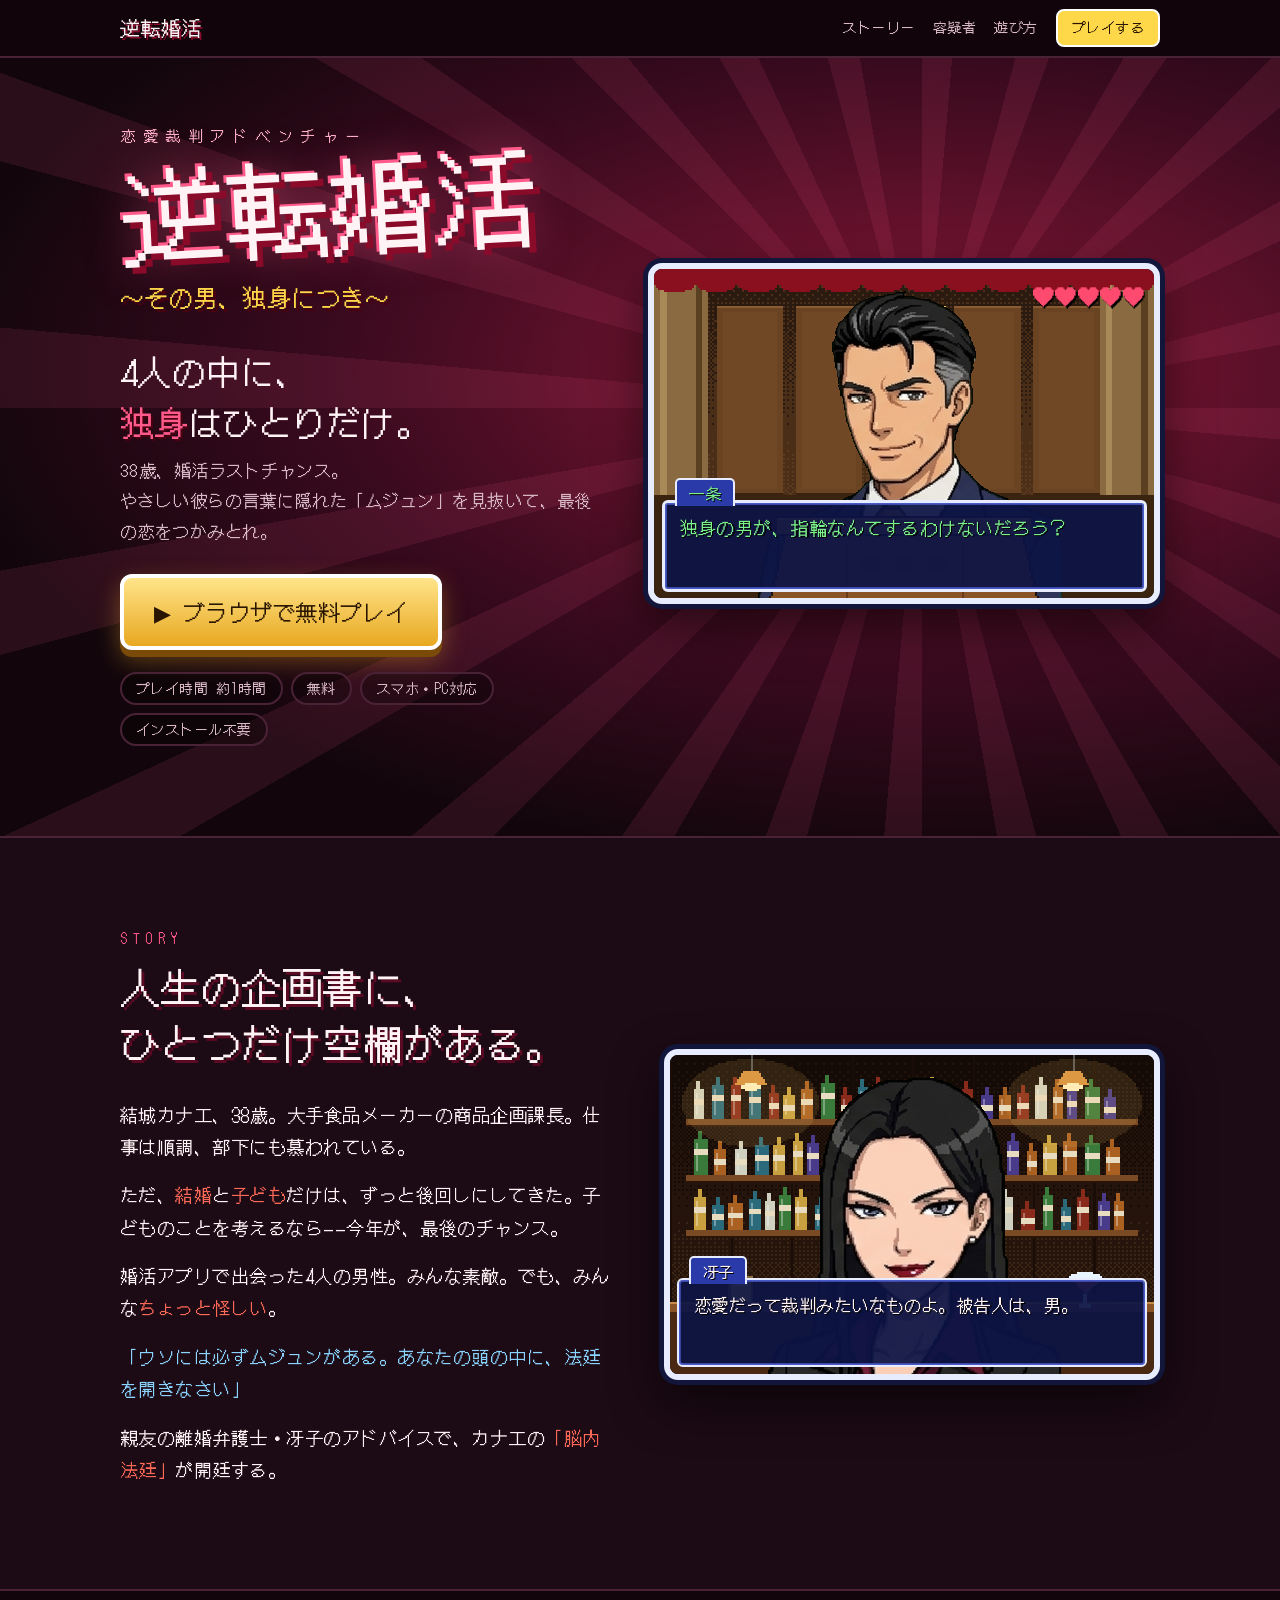
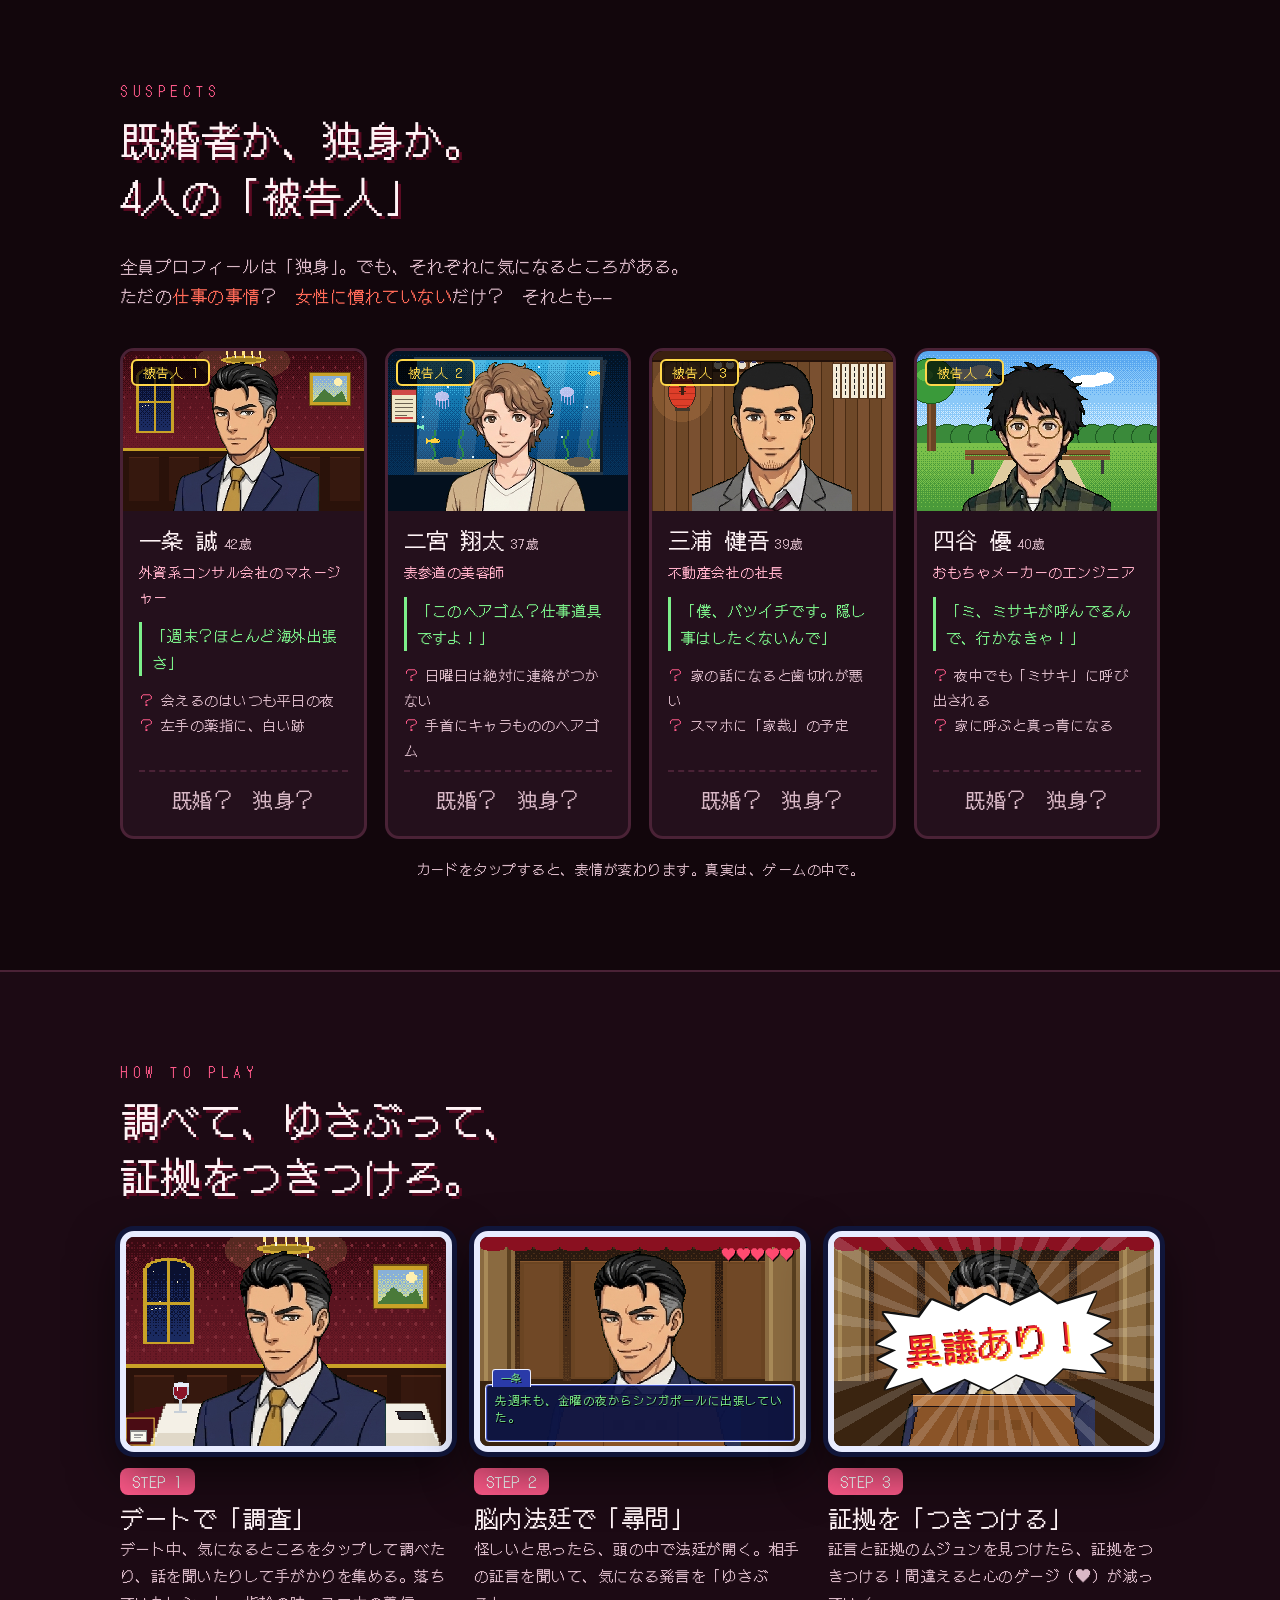
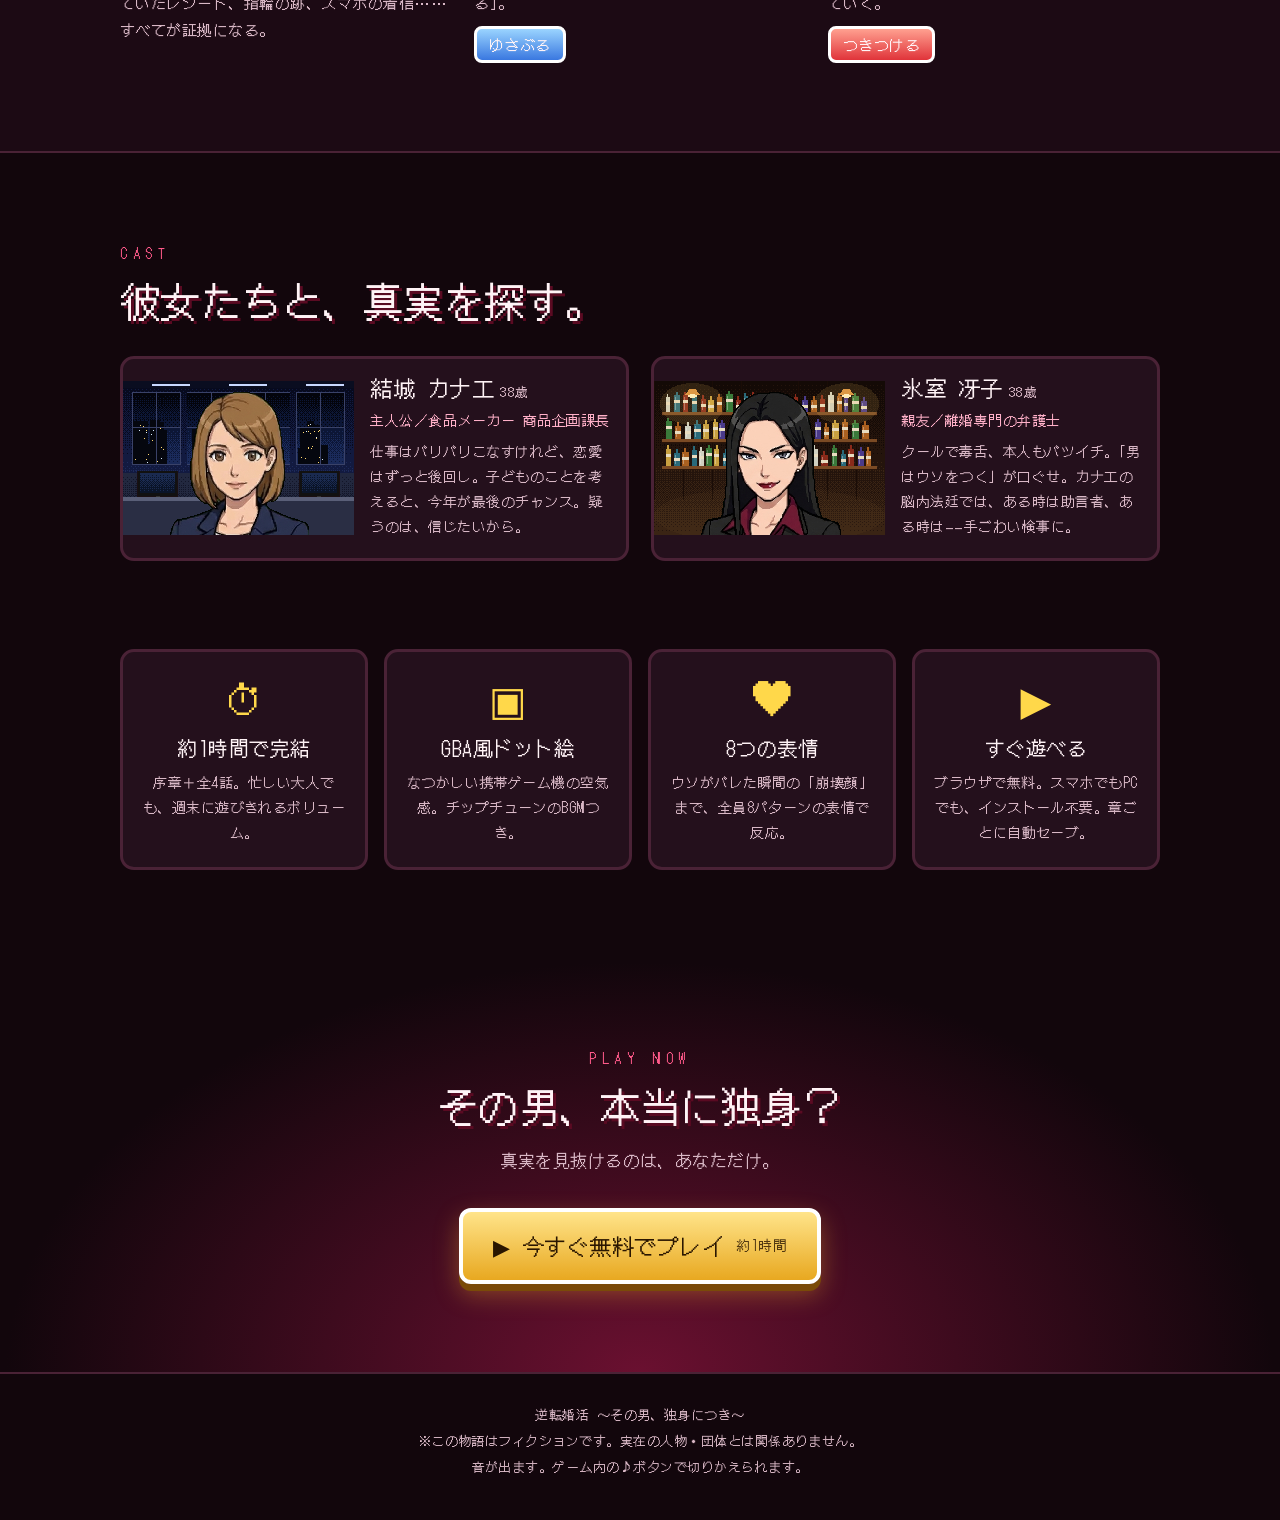
==== commit c391215c: "ゲーム本体の立ち絵を全場面で同じ大きさのバストアップに統一 Co-Authored-By: Claude Opus 5.5 <noreply@anthropic.com>" ====
--- a/lp.html
+++ b/lp.html
@@ -353,7 +353,7 @@
   </div>
 </footer>
 
-<script src="js/art.js?v=4"></script>
+<script src="js/art.js?v=6"></script>
 <script>
 'use strict';
 // ゲームと同じ描画プログラムで、LP上の画面を動かす
